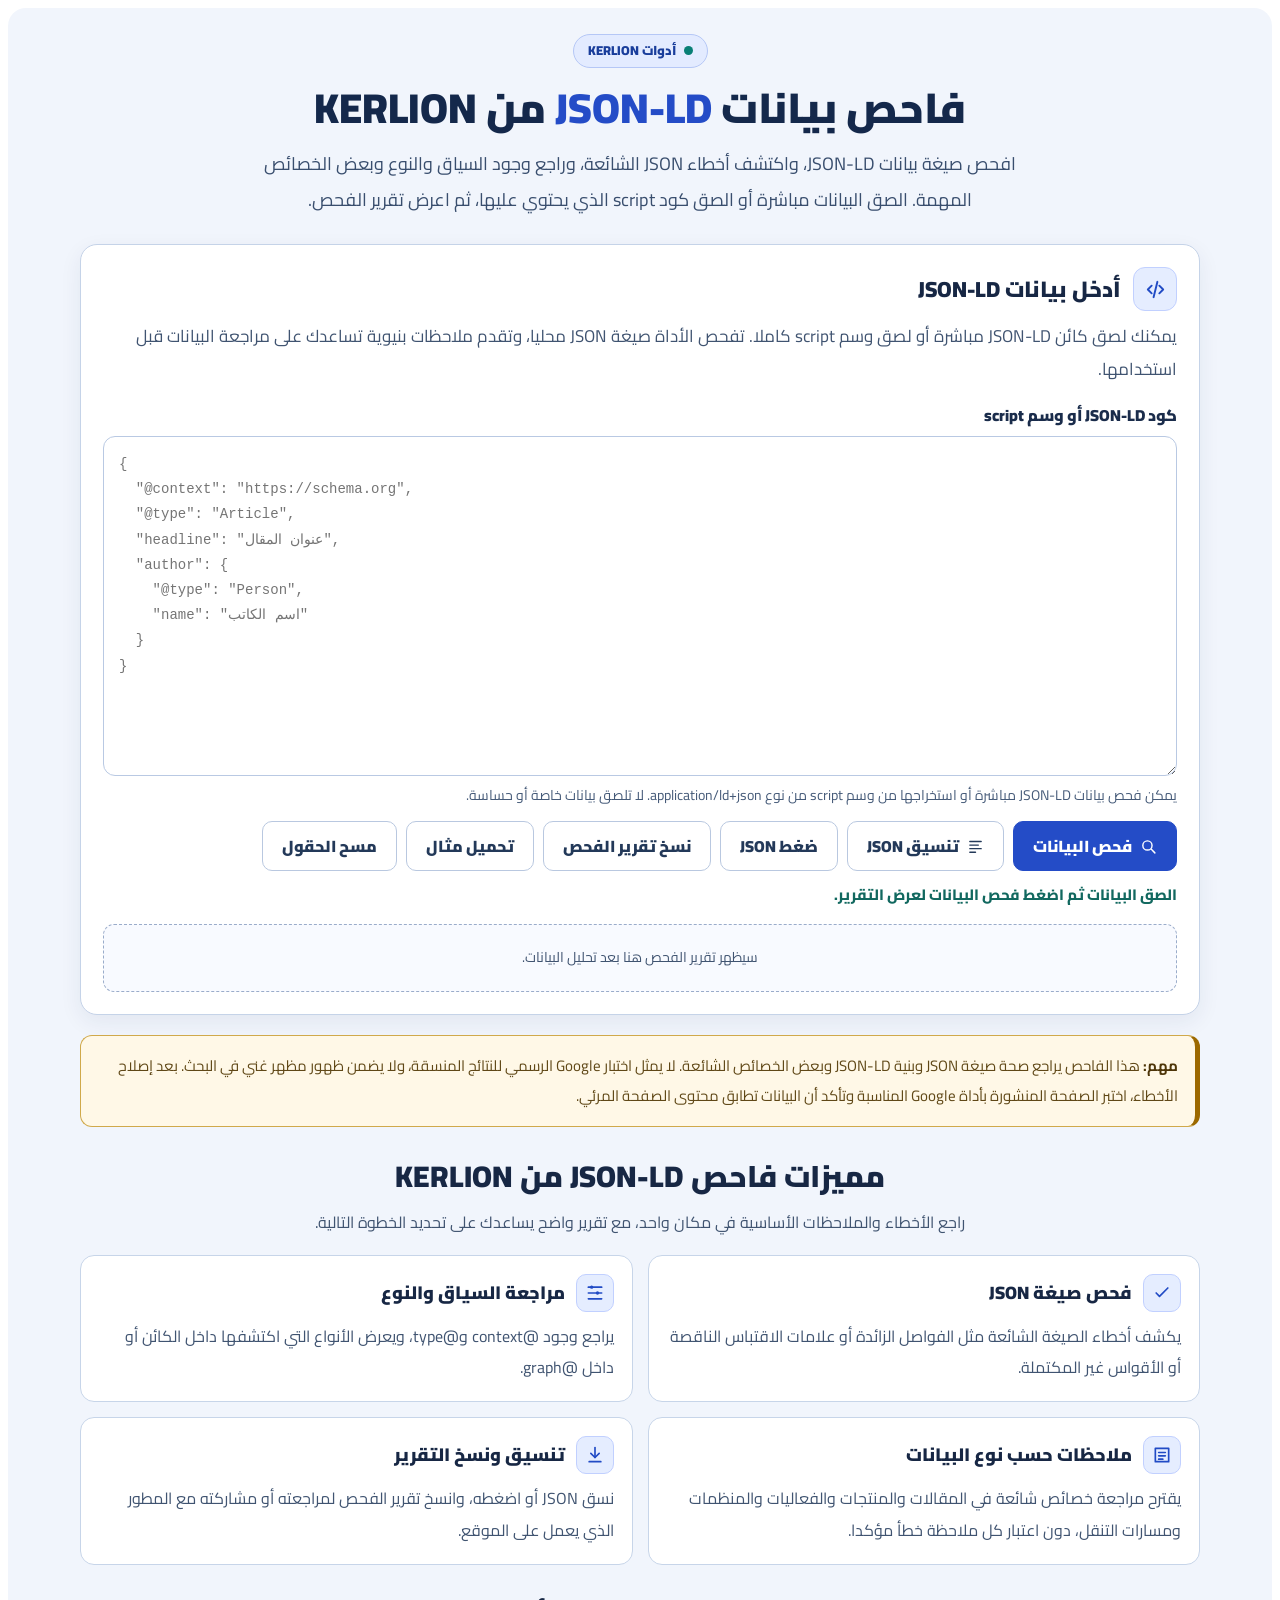
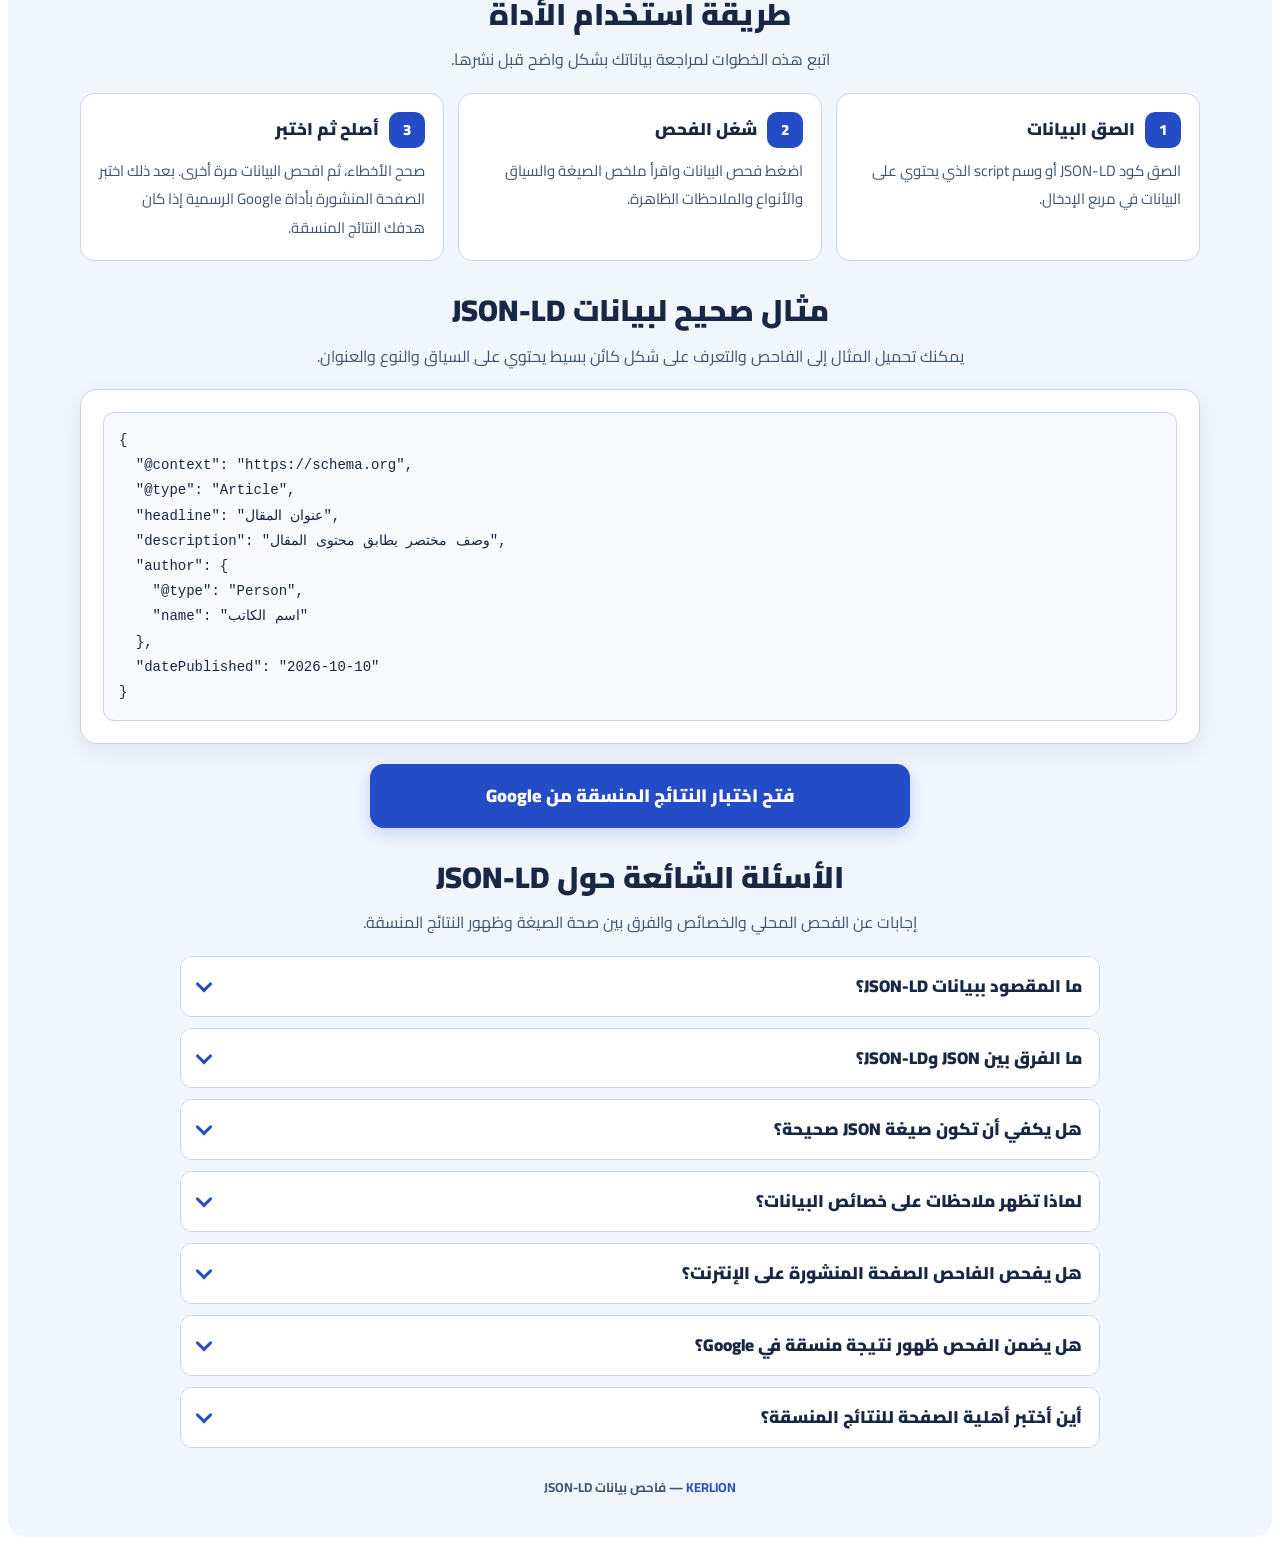
==== tools/json-ld-data-validator/index.html @ 559897d3 "Add JSON-LD Data Validator source project" ====
<!doctype html>
<html lang="ar" dir="rtl">
<head>
  <meta charset="utf-8">
  <meta name="viewport" content="width=device-width, initial-scale=1">
  <meta name="description" content="فاحص بيانات JSON-LD من KERLION: أداة محلية لفحص صيغة JSON وبنية JSON-LD وتنسيق البيانات وضغطها.">
  <meta name="theme-color" content="#244cc7">
  <title>فاحص بيانات JSON-LD | KERLION</title>
  <link rel="preconnect" href="https://fonts.googleapis.com">
  <link rel="preconnect" href="https://fonts.gstatic.com" crossorigin>
  <link href="https://fonts.googleapis.com/css2?family=Cairo:wght@400;600;700;800;900&display=swap" rel="stylesheet">
  <link rel="stylesheet" href="css/style.css">
</head>
<body>
  <div id="kJsonLdChecker" class="kjc-tool" dir="rtl" lang="ar">
<div class="kjc-wrap">
    <header class="kjc-hero">
      <span class="kjc-badge"><span class="kjc-dot"></span> أدوات KERLION</span>
      <h1 class="kjc-title">فاحص بيانات <span>JSON-LD</span> من KERLION</h1>
      <p class="kjc-intro">افحص صيغة بيانات JSON-LD، واكتشف أخطاء JSON الشائعة، وراجع وجود السياق والنوع وبعض الخصائص المهمة. الصق البيانات مباشرة أو الصق كود script الذي يحتوي عليها، ثم اعرض تقرير الفحص.</p>
    </header>

    <section class="kjc-panel" aria-labelledby="kjcInputTitle">
      <div class="kjc-panel-head">
        <span class="kjc-icon" aria-hidden="true">
          <svg viewBox="0 0 24 24"><path d="m8 8-4 4 4 4"/><path d="m16 8 4 4-4 4"/><path d="m14 4-4 16"/></svg>
        </span>
        <h2 class="kjc-panel-title" id="kjcInputTitle">أدخل بيانات JSON-LD</h2>
      </div>
      <p class="kjc-panel-desc">يمكنك لصق كائن JSON-LD مباشرة أو لصق وسم script كاملا. تفحص الأداة صيغة JSON محليا، وتقدم ملاحظات بنيوية تساعدك على مراجعة البيانات قبل استخدامها.</p>

      <label class="kjc-label" for="kjcSource">كود JSON-LD أو وسم script</label>
      <textarea class="kjc-textarea" id="kjcSource" spellcheck="false" placeholder='{
  "@context": "https://schema.org",
  "@type": "Article",
  "headline": "عنوان المقال",
  "author": {
    "@type": "Person",
    "name": "اسم الكاتب"
  }
}'></textarea>
      <span class="kjc-help">يمكن فحص بيانات JSON-LD مباشرة أو استخراجها من وسم script من نوع application/ld+json. لا تلصق بيانات خاصة أو حساسة.</span>

      <div class="kjc-buttons">
        <button class="kjc-btn kjc-btn-primary" type="button" id="kjcCheck">
          <svg viewBox="0 0 24 24"><circle cx="10.5" cy="10.5" r="6.5"/><path d="m16 16 5 5"/></svg>
          فحص البيانات
        </button>
        <button class="kjc-btn" type="button" id="kjcFormat">
          <svg viewBox="0 0 24 24"><path d="M4 5h16M4 10h12M4 15h16M4 20h8"/></svg>
          تنسيق JSON
        </button>
        <button class="kjc-btn" type="button" id="kjcMinify">ضغط JSON</button>
        <button class="kjc-btn" type="button" id="kjcCopyReport">نسخ تقرير الفحص</button>
        <button class="kjc-btn" type="button" id="kjcExample">تحميل مثال</button>
        <button class="kjc-btn" type="button" id="kjcClear">مسح الحقول</button>
      </div>
      <div class="kjc-status" id="kjcStatus" role="status" aria-live="polite">الصق البيانات ثم اضغط فحص البيانات لعرض التقرير.</div>
      <div class="kjc-results" id="kjcResults" aria-live="polite">
        <div class="kjc-empty">سيظهر تقرير الفحص هنا بعد تحليل البيانات.</div>
      </div>
    </section>

    <aside class="kjc-note">
      <strong>مهم:</strong> هذا الفاحص يراجع صحة صيغة JSON وبنية JSON-LD وبعض الخصائص الشائعة. لا يمثل اختبار Google الرسمي للنتائج المنسقة، ولا يضمن ظهور مظهر غني في البحث. بعد إصلاح الأخطاء، اختبر الصفحة المنشورة بأداة Google المناسبة وتأكد أن البيانات تطابق محتوى الصفحة المرئي.
    </aside>

    <section class="kjc-section" aria-labelledby="kjcFeaturesTitle">
      <h2 class="kjc-section-title" id="kjcFeaturesTitle">مميزات فاحص JSON-LD من KERLION</h2>
      <p class="kjc-section-desc">راجع الأخطاء والملاحظات الأساسية في مكان واحد، مع تقرير واضح يساعدك على تحديد الخطوة التالية.</p>
      <div class="kjc-info-grid">
        <article class="kjc-info-card">
          <div class="kjc-info-head">
            <span class="kjc-small-icon" aria-hidden="true"><svg viewBox="0 0 24 24"><path d="m5 12 4 4L19 6"/></svg></span>
            <h3>فحص صيغة JSON</h3>
          </div>
          <p>يكشف أخطاء الصيغة الشائعة مثل الفواصل الزائدة أو علامات الاقتباس الناقصة أو الأقواس غير المكتملة.</p>
        </article>
        <article class="kjc-info-card">
          <div class="kjc-info-head">
            <span class="kjc-small-icon" aria-hidden="true"><svg viewBox="0 0 24 24"><path d="M4 5h16M4 12h16M4 19h16"/><circle cx="8" cy="5" r="1"/><circle cx="15" cy="12" r="1"/></svg></span>
            <h3>مراجعة السياق والنوع</h3>
          </div>
          <p>يراجع وجود @context و@type، ويعرض الأنواع التي اكتشفها داخل الكائن أو داخل @graph.</p>
        </article>
        <article class="kjc-info-card">
          <div class="kjc-info-head">
            <span class="kjc-small-icon" aria-hidden="true"><svg viewBox="0 0 24 24"><path d="M4 4h16v16H4z"/><path d="M8 9h8M8 13h8M8 17h5"/></svg></span>
            <h3>ملاحظات حسب نوع البيانات</h3>
          </div>
          <p>يقترح مراجعة خصائص شائعة في المقالات والمنتجات والفعاليات والمنظمات ومسارات التنقل، دون اعتبار كل ملاحظة خطأ مؤكدا.</p>
        </article>
        <article class="kjc-info-card">
          <div class="kjc-info-head">
            <span class="kjc-small-icon" aria-hidden="true"><svg viewBox="0 0 24 24"><path d="M12 3v12"/><path d="m7 10 5 5 5-5"/><path d="M5 20h14"/></svg></span>
            <h3>تنسيق ونسخ التقرير</h3>
          </div>
          <p>نسق JSON أو اضغطه، وانسخ تقرير الفحص لمراجعته أو مشاركته مع المطور الذي يعمل على الموقع.</p>
        </article>
      </div>
    </section>

    <section class="kjc-section" aria-labelledby="kjcStepsTitle">
      <h2 class="kjc-section-title" id="kjcStepsTitle">طريقة استخدام الأداة</h2>
      <p class="kjc-section-desc">اتبع هذه الخطوات لمراجعة بياناتك بشكل واضح قبل نشرها.</p>
      <div class="kjc-steps">
        <article class="kjc-step">
          <div class="kjc-step-head"><span class="kjc-step-num">1</span><h3>الصق البيانات</h3></div>
          <p>الصق كود JSON-LD أو وسم script الذي يحتوي على البيانات في مربع الإدخال.</p>
        </article>
        <article class="kjc-step">
          <div class="kjc-step-head"><span class="kjc-step-num">2</span><h3>شغل الفحص</h3></div>
          <p>اضغط فحص البيانات واقرأ ملخص الصيغة والسياق والأنواع والملاحظات الظاهرة.</p>
        </article>
        <article class="kjc-step">
          <div class="kjc-step-head"><span class="kjc-step-num">3</span><h3>أصلح ثم اختبر</h3></div>
          <p>صحح الأخطاء، ثم افحص البيانات مرة أخرى. بعد ذلك اختبر الصفحة المنشورة بأداة Google الرسمية إذا كان هدفك النتائج المنسقة.</p>
        </article>
      </div>
    </section>

    <section class="kjc-section" aria-labelledby="kjcExamplesTitle">
      <h2 class="kjc-section-title" id="kjcExamplesTitle">مثال صحيح لبيانات JSON-LD</h2>
      <p class="kjc-section-desc">يمكنك تحميل المثال إلى الفاحص والتعرف على شكل كائن بسيط يحتوي على السياق والنوع والعنوان.</p>
      <div class="kjc-panel">
        <pre style="margin:0!important;padding:15px!important;border:1px solid #c7d5e9!important;border-radius:11px!important;background:#f7f9ff!important;color:#172744!important;direction:ltr!important;text-align:left!important;white-space:pre-wrap!important;overflow-wrap:anywhere!important;font:14px/1.8 Consolas,Monaco,'Courier New',monospace!important">{
  "@context": "https://schema.org",
  "@type": "Article",
  "headline": "عنوان المقال",
  "description": "وصف مختصر يطابق محتوى المقال",
  "author": {
    "@type": "Person",
    "name": "اسم الكاتب"
  },
  "datePublished": "2026-10-10"
}</pre>
      </div>
    </section>

    <div class="kjc-google-cta">
      <a class="kjc-btn kjc-btn-primary" href="https://search.google.com/test/rich-results" target="_blank" rel="noopener noreferrer">
        فتح اختبار النتائج المنسقة من Google
      </a>
    </div>

    <section class="kjc-section" aria-labelledby="kjcFaqTitle">
      <h2 class="kjc-section-title" id="kjcFaqTitle">الأسئلة الشائعة حول JSON-LD</h2>
      <p class="kjc-section-desc">إجابات عن الفحص المحلي والخصائص والفرق بين صحة الصيغة وظهور النتائج المنسقة.</p>
      <div class="kjc-faq">
        <details class="kjc-faq-item">
          <summary><span>ما المقصود ببيانات JSON-LD؟</span><span class="kjc-faq-arrow" aria-hidden="true"></span></summary>
          <p class="kjc-faq-answer">JSON-LD طريقة لتمثيل البيانات المنظمة بصيغة JSON وربطها بمفردات مثل Schema.org حتى تتمكن الأنظمة من فهم معلومات الصفحة بشكل أوضح.</p>
        </details>
        <details class="kjc-faq-item">
          <summary><span>ما الفرق بين JSON وJSON-LD؟</span><span class="kjc-faq-arrow" aria-hidden="true"></span></summary>
          <p class="kjc-faq-answer">JSON صيغة عامة لتبادل البيانات. أما JSON-LD فيستخدم بنية JSON مع مفاتيح مثل @context و@type لتحديد معنى البيانات وربطها بمفردات منظمة.</p>
        </details>
        <details class="kjc-faq-item">
          <summary><span>هل يكفي أن تكون صيغة JSON صحيحة؟</span><span class="kjc-faq-arrow" aria-hidden="true"></span></summary>
          <p class="kjc-faq-answer">صحة JSON خطوة أساسية لكنها لا تثبت وحدها أن البيانات مناسبة لنوع Schema.org أو مستوفية متطلبات ميزة محددة في Google. قد تحتاج إلى مراجعة الخصائص والسياسات والصفحة المنشورة.</p>
        </details>
        <details class="kjc-faq-item">
          <summary><span>لماذا تظهر ملاحظات على خصائص البيانات؟</span><span class="kjc-faq-arrow" aria-hidden="true"></span></summary>
          <p class="kjc-faq-answer">تقدم الأداة اقتراحات أولية حول خصائص شائعة حسب النوع المكتشف. ليست كل خاصية مقترحة إلزامية في كل حالة، لذلك راجع نوع البيانات والغرض منها قبل تعديلها.</p>
        </details>
        <details class="kjc-faq-item">
          <summary><span>هل يفحص الفاحص الصفحة المنشورة على الإنترنت؟</span><span class="kjc-faq-arrow" aria-hidden="true"></span></summary>
          <p class="kjc-faq-answer">لا، يفحص الكود الذي تلصقه في الأداة. لا يزور عنوان الصفحة ولا يفحص نسخة الكود الموجودة فعليا في الموقع أو البيانات المخزنة مؤقتا لدى Google.</p>
        </details>
        <details class="kjc-faq-item">
          <summary><span>هل يضمن الفحص ظهور نتيجة منسقة في Google؟</span><span class="kjc-faq-arrow" aria-hidden="true"></span></summary>
          <p class="kjc-faq-answer">لا. ظهور النتائج المنسقة يعتمد على نوع الميزة وأهلية الصفحة وجودة البيانات وسياسات Google، وحتى البيانات الصحيحة قد لا تظهر بشكل غني في نتائج البحث.</p>
        </details>
        <details class="kjc-faq-item">
          <summary><span>أين أختبر أهلية الصفحة للنتائج المنسقة؟</span><span class="kjc-faq-arrow" aria-hidden="true"></span></summary>
          <p class="kjc-faq-answer">بعد فحص الصيغة، اختبر عنوان الصفحة المنشورة أو الكود باستخدام اختبار النتائج المنسقة من Google، ثم راجع تقرير الفهرسة والتحسينات المتاح في Search Console عند انطباقه.</p>
        </details>
      </div>

    </section>

    <footer class="kjc-footer"><strong style="color:#244cc7!important">KERLION</strong> — فاحص بيانات JSON-LD</footer>
  </div>
  </div>
  <script src="js/app.js" defer></script>
</body>
</html>
---- tools/json-ld-data-validator/css/style.css ----
#kJsonLdChecker,
#kJsonLdChecker *,
#kJsonLdChecker *::before,
#kJsonLdChecker *::after { box-sizing: border-box !important; }

#kJsonLdChecker {
  --kjc-bg: #f1f5fc;
  --kjc-card: #ffffff;
  --kjc-text: #172744;
  --kjc-muted: #405471;
  --kjc-border: #c5d3e8;
  --kjc-primary: #244cc7;
  --kjc-primary-dark: #17399d;
  width: 100% !important;
  max-width: 100% !important;
  margin: 0 auto !important;
  padding: 26px 14px 38px !important;
  direction: rtl !important;
  text-align: right !important;
  color: var(--kjc-text) !important;
  background: var(--kjc-bg) !important;
  font-family: "Cairo", Tahoma, Arial, sans-serif !important;
  font-size: 16px !important;
  line-height: 1.85 !important;
  border-radius: 18px !important;
  isolation: isolate !important;
  overflow-wrap: anywhere !important;
}
#kJsonLdChecker h1,
#kJsonLdChecker h2,
#kJsonLdChecker h3 {
  all: unset !important;
  display: block !important;
  box-sizing: border-box !important;
  margin: 0 !important;
  padding: 0 !important;
  border: 0 !important;
  border-radius: 0 !important;
  background: transparent !important;
  background-image: none !important;
  box-shadow: none !important;
  color: var(--kjc-text) !important;
  font-family: "Cairo", Tahoma, Arial, sans-serif !important;
  font-style: normal !important;
  font-weight: 900 !important;
  letter-spacing: normal !important;
  line-height: 1.5 !important;
  text-align: right !important;
  text-decoration: none !important;
  text-shadow: none !important;
  text-transform: none !important;
}
#kJsonLdChecker p { margin: 0 0 12px !important; color: var(--kjc-muted) !important; }
#kJsonLdChecker button,
#kJsonLdChecker input,
#kJsonLdChecker textarea,
#kJsonLdChecker select { font-family: "Cairo", Tahoma, Arial, sans-serif !important; }
#kJsonLdChecker button { text-transform: none !important; letter-spacing: normal !important; }
#kJsonLdChecker .kjc-wrap { width: 100% !important; max-width: 1120px !important; margin: 0 auto !important; }
#kJsonLdChecker .kjc-hero { max-width: 860px !important; margin: 0 auto 26px !important; text-align: center !important; }
#kJsonLdChecker .kjc-badge {
  display: inline-flex !important; align-items: center !important; gap: 8px !important;
  padding: 6px 14px !important; margin: 0 0 12px !important; border: 1px solid #b5c7f6 !important;
  border-radius: 999px !important; background: #e3ebff !important; color: #193d9b !important;
  font-size: 13px !important; line-height: 1.5 !important; font-weight: 900 !important;
}
#kJsonLdChecker .kjc-dot { display: inline-block !important; width: 9px !important; height: 9px !important; flex: 0 0 9px !important; background: #087f75 !important; border-radius: 50% !important; }
#kJsonLdChecker .kjc-title {
  margin: 0 0 10px !important; font-size: clamp(28px, 4.5vw, 42px) !important;
  font-weight: 900 !important; line-height: 1.35 !important; text-align: center !important; color: #14284b !important;
}
#kJsonLdChecker .kjc-title span { color: var(--kjc-primary) !important; }
#kJsonLdChecker .kjc-intro { max-width: 800px !important; margin: 0 auto !important; color: #394e6e !important; font-size: 17px !important; line-height: 2 !important; text-align: center !important; }
#kJsonLdChecker .kjc-panel {
  min-width: 0 !important; margin: 0 0 20px !important; padding: 22px !important;
  border: 1px solid var(--kjc-border) !important; border-radius: 17px !important;
  background: var(--kjc-card) !important; box-shadow: 0 7px 22px rgba(25,48,89,.07) !important;
}
#kJsonLdChecker .kjc-panel-head {
  display: flex !important; flex-direction: row !important; flex-wrap: nowrap !important;
  align-items: center !important; justify-content: flex-start !important; gap: 12px !important;
  width: 100% !important; margin: 0 0 9px !important;
}
#kJsonLdChecker .kjc-icon {
  display: inline-flex !important; align-items: center !important; justify-content: center !important;
  flex: 0 0 44px !important; width: 44px !important; height: 44px !important; margin: 0 !important;
  border-radius: 12px !important; background: #e5edff !important; color: #214bc5 !important; border: 1px solid #c1d0ff !important;
}
#kJsonLdChecker .kjc-icon svg { display: block !important; width: 23px !important; height: 23px !important; fill: none !important; stroke: currentColor !important; stroke-width: 2 !important; stroke-linecap: round !important; stroke-linejoin: round !important; }
#kJsonLdChecker .kjc-panel-title { flex: 1 1 auto !important; min-width: 0 !important; font-size: 22px !important; line-height: 1.5 !important; font-weight: 900 !important; }
#kJsonLdChecker .kjc-panel-desc { margin: 0 0 17px !important; color: #405471 !important; font-size: 15px !important; line-height: 1.9 !important; }
#kJsonLdChecker .kjc-label { display: block !important; margin: 0 0 7px !important; padding: 0 !important; color: #1a2c4b !important; font-size: 15px !important; line-height: 1.6 !important; font-weight: 900 !important; }
#kJsonLdChecker .kjc-textarea {
  display: block !important; width: 100% !important; max-width: 100% !important; min-width: 0 !important;
  min-height: 340px !important; height: 340px !important; margin: 0 !important; padding: 15px !important;
  border: 1px solid #b9c9e3 !important; border-radius: 12px !important; outline: none !important;
  background: #ffffff !important; color: #172744 !important; box-shadow: none !important;
  font: 14px/1.8 Consolas, Monaco, "Courier New", monospace !important;
  direction: ltr !important; text-align: left !important; unicode-bidi: plaintext !important;
  resize: vertical !important; white-space: pre !important; overflow: auto !important; tab-size: 2 !important;
}
#kJsonLdChecker .kjc-textarea:focus { border-color: #244cc7 !important; box-shadow: 0 0 0 3px rgba(36,76,199,.16) !important; }
#kJsonLdChecker .kjc-help { display: block !important; margin: 7px 0 0 !important; color: #465b79 !important; font-size: 12px !important; line-height: 1.8 !important; }
#kJsonLdChecker .kjc-buttons { display: flex !important; flex-wrap: wrap !important; gap: 9px !important; margin-top: 13px !important; }
#kJsonLdChecker .kjc-btn {
  appearance: none !important; display: inline-flex !important; align-items: center !important; justify-content: center !important; gap: 8px !important;
  min-height: 45px !important; margin: 0 !important; padding: 10px 16px !important;
  border: 1px solid #b9c8e0 !important; border-radius: 10px !important; background: #ffffff !important;
  color: #233959 !important; font-size: 14px !important; line-height: 1.5 !important; font-weight: 900 !important;
  cursor: pointer !important; box-shadow: none !important; transition: background .15s ease, transform .15s ease !important;
}
#kJsonLdChecker .kjc-btn svg { width: 17px !important; height: 17px !important; flex: 0 0 17px !important; fill: none !important; stroke: currentColor !important; stroke-width: 2 !important; stroke-linecap: round !important; stroke-linejoin: round !important; }
#kJsonLdChecker .kjc-btn-primary { color: #ffffff !important; background: #244cc7 !important; border-color: #244cc7 !important; }
#kJsonLdChecker .kjc-btn-primary:hover { background: #17399d !important; }
#kJsonLdChecker .kjc-btn:hover { transform: translateY(-1px) !important; }
#kJsonLdChecker .kjc-status { min-height: 26px !important; margin: 10px 0 0 !important; color: #11685f !important; font-size: 13px !important; line-height: 1.8 !important; font-weight: 800 !important; }
#kJsonLdChecker .kjc-results { margin-top: 16px !important; }
#kJsonLdChecker .kjc-summary { display: grid !important; grid-template-columns: repeat(3, minmax(0, 1fr)) !important; gap: 10px !important; margin-bottom: 14px !important; }
#kJsonLdChecker .kjc-summary-card { min-width: 0 !important; padding: 12px !important; border: 1px solid #c7d5e9 !important; border-radius: 11px !important; background: #f6f8fd !important; text-align: center !important; }
#kJsonLdChecker .kjc-summary-label { display: block !important; color: #405471 !important; font-size: 12px !important; line-height: 1.6 !important; font-weight: 800 !important; }
#kJsonLdChecker .kjc-summary-value { display: block !important; color: #17399d !important; font-size: 24px !important; line-height: 1.5 !important; font-weight: 900 !important; direction: ltr !important; }
#kJsonLdChecker .kjc-section-label { margin: 18px 0 9px !important; color: #1a2c4b !important; font-size: 18px !important; font-weight: 900 !important; }
#kJsonLdChecker .kjc-check-list { display: grid !important; gap: 9px !important; }
#kJsonLdChecker .kjc-check-item { display: grid !important; grid-template-columns: 30px minmax(0,1fr) !important; gap: 10px !important; align-items: start !important; min-width: 0 !important; padding: 12px !important; border: 1px solid #c7d5e9 !important; border-radius: 11px !important; background: #ffffff !important; }
/* Icons are drawn with CSS so Blogger cannot replace check and warning symbols. */
#kJsonLdChecker .kjc-check-icon {
  position: relative !important; display: inline-flex !important; align-items: center !important; justify-content: center !important;
  width: 27px !important; height: 27px !important; flex: 0 0 27px !important; border-radius: 8px !important;
  font-size: 0 !important; line-height: 1 !important; overflow: hidden !important;
}
#kJsonLdChecker .kjc-check-icon.good { background: #d9f4e8 !important; border: 1px solid #91d8bd !important; }
#kJsonLdChecker .kjc-check-icon.good::before { content: "" !important; display: block !important; width: 7px !important; height: 12px !important; margin-top: -3px !important; border-right: 3px solid #075e45 !important; border-bottom: 3px solid #075e45 !important; transform: rotate(45deg) !important; }
#kJsonLdChecker .kjc-check-icon.warn { background: #fff0c9 !important; border: 1px solid #e4c56b !important; }
#kJsonLdChecker .kjc-check-icon.warn::before { content: "" !important; display: block !important; width: 3px !important; height: 9px !important; position: absolute !important; top: 5px !important; left: 11px !important; border-radius: 2px !important; background: #754b00 !important; }
#kJsonLdChecker .kjc-check-icon.warn::after { content: "" !important; display: block !important; width: 3px !important; height: 3px !important; position: absolute !important; left: 11px !important; bottom: 4px !important; border-radius: 50% !important; background: #754b00 !important; }
#kJsonLdChecker .kjc-check-icon.error { background: #ffe2e2 !important; border: 1px solid #e7aaaa !important; }
#kJsonLdChecker .kjc-check-icon.error::before,
#kJsonLdChecker .kjc-check-icon.error::after { content: "" !important; display: block !important; position: absolute !important; width: 15px !important; height: 3px !important; border-radius: 2px !important; background: #8b1e1e !important; left: 5px !important; top: 11px !important; }
#kJsonLdChecker .kjc-check-icon.error::before { transform: rotate(45deg) !important; }
#kJsonLdChecker .kjc-check-icon.error::after { transform: rotate(-45deg) !important; }
#kJsonLdChecker .kjc-check-title { display: block !important; margin: 0 0 3px !important; color: #172744 !important; font-size: 14px !important; line-height: 1.7 !important; font-weight: 900 !important; }
#kJsonLdChecker .kjc-check-detail { display: block !important; margin: 0 !important; color: #405471 !important; font-size: 13px !important; line-height: 1.85 !important; overflow-wrap: anywhere !important; }
#kJsonLdChecker .kjc-node-card { margin-top: 10px !important; padding: 13px !important; border: 1px solid #c7d5e9 !important; border-radius: 11px !important; background: #f8faff !important; }
#kJsonLdChecker .kjc-node-head { display: flex !important; align-items: center !important; flex-wrap: wrap !important; gap: 8px !important; margin: 0 0 8px !important; }
#kJsonLdChecker .kjc-type-badge { display: inline-flex !important; padding: 4px 9px !important; background: #e3ebff !important; color: #183d9b !important; border: 1px solid #c1d0ff !important; border-radius: 7px !important; direction: ltr !important; font: 800 12px/1.6 Consolas, Monaco, monospace !important; }
#kJsonLdChecker .kjc-node-card p { margin: 0 !important; font-size: 13px !important; line-height: 1.85 !important; color: #405471 !important; }
#kJsonLdChecker .kjc-empty { padding: 20px !important; border: 1px dashed #9aacca !important; border-radius: 11px !important; background: #f8faff !important; color: #405471 !important; text-align: center !important; font-size: 14px !important; }
#kJsonLdChecker .kjc-note { margin: 0 0 20px !important; padding: 15px 17px !important; border: 1px solid #d0a94b !important; border-right: 5px solid #9c6900 !important; border-radius: 12px !important; background: #fff8e7 !important; color: #604817 !important; font-size: 14px !important; line-height: 2 !important; }
#kJsonLdChecker .kjc-note strong { color: #4d3508 !important; }
#kJsonLdChecker .kjc-section { margin-top: 28px !important; }
#kJsonLdChecker .kjc-section-title { margin: 0 0 8px !important; font-size: clamp(23px, 3vw, 30px) !important; line-height: 1.45 !important; text-align: center !important; }
#kJsonLdChecker .kjc-section-desc { max-width: 820px !important; margin: 0 auto 18px !important; text-align: center !important; font-size: 15px !important; line-height: 1.9 !important; color: #405471 !important; }
#kJsonLdChecker .kjc-info-grid { display: grid !important; grid-template-columns: repeat(2, minmax(0, 1fr)) !important; gap: 15px !important; }
#kJsonLdChecker .kjc-info-card { min-width: 0 !important; padding: 18px !important; border: 1px solid #c7d5e9 !important; border-radius: 14px !important; background: #ffffff !important; }
#kJsonLdChecker .kjc-info-head { display: flex !important; align-items: center !important; gap: 11px !important; margin: 0 0 9px !important; }
#kJsonLdChecker .kjc-info-head h3 { flex: 1 1 auto !important; min-width: 0 !important; font-size: 18px !important; line-height: 1.55 !important; }
#kJsonLdChecker .kjc-info-card p { margin: 0 !important; color: #405471 !important; font-size: 15px !important; line-height: 1.95 !important; }
#kJsonLdChecker .kjc-small-icon { display: inline-flex !important; align-items: center !important; justify-content: center !important; flex: 0 0 38px !important; width: 38px !important; height: 38px !important; margin: 0 !important; border-radius: 10px !important; background: #e5edff !important; border: 1px solid #c1d0ff !important; color: #214bc5 !important; }
#kJsonLdChecker .kjc-small-icon svg { width: 20px !important; height: 20px !important; display: block !important; fill: none !important; stroke: currentColor !important; stroke-width: 2 !important; stroke-linecap: round !important; stroke-linejoin: round !important; }
#kJsonLdChecker .kjc-steps { display: grid !important; grid-template-columns: repeat(3, minmax(0, 1fr)) !important; gap: 14px !important; }
#kJsonLdChecker .kjc-step { min-width: 0 !important; padding: 18px !important; border: 1px solid #c7d5e9 !important; border-radius: 14px !important; background: #ffffff !important; }
#kJsonLdChecker .kjc-step-head { display: flex !important; align-items: center !important; gap: 10px !important; margin: 0 0 9px !important; }
#kJsonLdChecker .kjc-step-num { display: inline-flex !important; align-items: center !important; justify-content: center !important; flex: 0 0 36px !important; width: 36px !important; height: 36px !important; margin: 0 !important; border-radius: 10px !important; background: #244cc7 !important; color: #ffffff !important; font-size: 15px !important; line-height: 1 !important; font-weight: 900 !important; }
#kJsonLdChecker .kjc-step h3 { flex: 1 1 auto !important; min-width: 0 !important; font-size: 17px !important; line-height: 1.5 !important; }
#kJsonLdChecker .kjc-step p { margin: 0 !important; font-size: 14px !important; line-height: 1.9 !important; color: #405471 !important; }
#kJsonLdChecker .kjc-faq { display: grid !important; gap: 11px !important; max-width: 920px !important; margin: 0 auto !important; }
#kJsonLdChecker .kjc-faq-item { margin: 0 !important; padding: 0 !important; border: 1px solid #c7d5e9 !important; border-radius: 12px !important; background: #ffffff !important; overflow: hidden !important; }
#kJsonLdChecker .kjc-faq-item::before,
#kJsonLdChecker .kjc-faq-item::after,
#kJsonLdChecker .kjc-faq-item summary::before,
#kJsonLdChecker .kjc-faq-item summary::after { content: none !important; display: none !important; }
#kJsonLdChecker .kjc-faq-item summary {
  display: flex !important; align-items: center !important; justify-content: space-between !important; gap: 12px !important;
  margin: 0 !important; padding: 15px 17px !important; border: 0 !important; border-radius: 0 !important;
  background: #ffffff !important; box-shadow: none !important; color: #172744 !important;
  font-family: "Cairo", Tahoma, Arial, sans-serif !important; font-size: 16px !important; line-height: 1.7 !important;
  font-weight: 900 !important; cursor: pointer !important; list-style: none !important;
}
#kJsonLdChecker .kjc-faq-item summary::-webkit-details-marker { display: none !important; }
#kJsonLdChecker .kjc-faq-item summary span:first-child { flex: 1 1 auto !important; min-width: 0 !important; }
#kJsonLdChecker .kjc-faq-arrow { display: inline-block !important; flex: 0 0 12px !important; width: 12px !important; height: 12px !important; margin: 0 2px 5px 0 !important; border-right: 3px solid #244cc7 !important; border-bottom: 3px solid #244cc7 !important; transform: rotate(45deg) !important; transition: transform .18s ease !important; }
#kJsonLdChecker .kjc-faq-item[open] .kjc-faq-arrow { transform: rotate(225deg) !important; margin-bottom: -5px !important; }
#kJsonLdChecker .kjc-faq-answer { margin: 0 !important; padding: 0 17px 17px !important; color: #405471 !important; font-size: 15px !important; line-height: 2 !important; }
#kJsonLdChecker .kjc-footer { margin: 27px 0 0 !important; text-align: center !important; color: #405471 !important; font-size: 12px !important; font-weight: 700 !important; }
#kJsonLdChecker .kjc-footer strong { color: #244cc7 !important; }

@media (max-width: 900px) {
  #kJsonLdChecker .kjc-steps { grid-template-columns: repeat(2, minmax(0, 1fr)) !important; }
}
@media (max-width: 600px) {
  #kJsonLdChecker { padding: 18px 8px 27px !important; border-radius: 12px !important; font-size: 15px !important; }
  #kJsonLdChecker .kjc-panel { padding: 14px !important; border-radius: 14px !important; }
  #kJsonLdChecker .kjc-panel-title { font-size: 20px !important; }
  #kJsonLdChecker .kjc-intro { font-size: 15px !important; }
  #kJsonLdChecker .kjc-textarea { min-height: 280px !important; height: 280px !important; font-size: 13px !important; padding: 12px !important; }
  #kJsonLdChecker .kjc-buttons { display: grid !important; grid-template-columns: minmax(0, 1fr) !important; }
  #kJsonLdChecker .kjc-btn { width: 100% !important; }
  #kJsonLdChecker .kjc-info-grid,
  #kJsonLdChecker .kjc-steps { grid-template-columns: minmax(0, 1fr) !important; }
  #kJsonLdChecker .kjc-info-card,
  #kJsonLdChecker .kjc-step { padding: 15px !important; }
  #kJsonLdChecker .kjc-summary { grid-template-columns: minmax(0, 1fr) !important; }
  #kJsonLdChecker .kjc-faq-item summary { font-size: 15px !important; padding: 13px !important; }
  #kJsonLdChecker .kjc-faq-answer { font-size: 14px !important; padding: 0 13px 14px !important; }
  #kJsonLdChecker .kjc-note { font-size: 13px !important; padding: 12px !important; }
}
@media (prefers-reduced-motion: reduce) {
  #kJsonLdChecker *, #kJsonLdChecker *::before, #kJsonLdChecker *::after { transition: none !important; }
}

/* Improve text legibility and compact the discovered-type cards. */
#kJsonLdChecker .kjc-intro { font-size: 18px !important; }
#kJsonLdChecker .kjc-panel-desc { font-size: 17px !important; line-height: 1.95 !important; }
#kJsonLdChecker .kjc-label { font-size: 16px !important; }
#kJsonLdChecker .kjc-help { font-size: 14px !important; }
#kJsonLdChecker .kjc-btn { min-height: 50px !important; padding: 12px 19px !important; font-size: 16px !important; }
#kJsonLdChecker .kjc-status { font-size: 15px !important; }
#kJsonLdChecker .kjc-summary-label { font-size: 14px !important; }
#kJsonLdChecker .kjc-section-label { font-size: 20px !important; }
#kJsonLdChecker .kjc-check-item { padding: 14px !important; gap: 12px !important; }
#kJsonLdChecker .kjc-check-title { font-size: 16px !important; line-height: 1.75 !important; }
#kJsonLdChecker .kjc-check-detail { font-size: 15px !important; line-height: 1.9 !important; }
#kJsonLdChecker .kjc-node-card {
  display: flex !important; flex-direction: row !important; flex-wrap: wrap !important; align-items: center !important;
  justify-content: flex-start !important; column-gap: 14px !important; row-gap: 7px !important;
  width: fit-content !important; max-width: 100% !important; margin: 10px 0 0 auto !important;
  padding: 13px 16px !important; background: #ffffff !important;
}
#kJsonLdChecker .kjc-node-head {
  display: inline-flex !important; flex-direction: row !important; align-items: center !important;
  flex-wrap: wrap !important; gap: 9px !important; margin: 0 !important; max-width: 100% !important;
}
#kJsonLdChecker .kjc-type-badge { font-size: 14px !important; padding: 5px 10px !important; }
#kJsonLdChecker .kjc-node-card p {
  display: inline-block !important; width: auto !important; max-width: 100% !important; margin: 0 !important;
  font-size: 15px !important; line-height: 1.8 !important; overflow-wrap: anywhere !important;
}
#kJsonLdChecker .kjc-section-desc { font-size: 16px !important; }
#kJsonLdChecker .kjc-info-card p { font-size: 16px !important; }
#kJsonLdChecker .kjc-step p { font-size: 15px !important; }
#kJsonLdChecker .kjc-faq-item summary { font-size: 17px !important; }
#kJsonLdChecker .kjc-faq-answer { font-size: 16px !important; }
#kJsonLdChecker .kjc-note { font-size: 15px !important; }
#kJsonLdChecker .kjc-footer { font-size: 13px !important; }

/* Google Rich Results Test CTA. */
#kJsonLdChecker .kjc-google-cta {
  display: flex !important; align-items: center !important; justify-content: center !important;
  width: 100% !important; margin: 8px auto 26px !important; padding: 0 8px !important;
}
#kJsonLdChecker .kjc-google-cta .kjc-btn {
  display: inline-flex !important; align-items: center !important; justify-content: center !important;
  width: min(100%, 540px) !important; min-height: 62px !important; padding: 16px 26px !important;
  border-radius: 13px !important; font-size: 18px !important; line-height: 1.65 !important;
  text-align: center !important; white-space: normal !important; box-shadow: 0 6px 16px rgba(36,76,199,.2) !important;
  text-decoration: none !important;
}
@media (max-width: 600px) {
  #kJsonLdChecker .kjc-intro { font-size: 16px !important; }
  #kJsonLdChecker .kjc-panel-desc { font-size: 16px !important; }
  #kJsonLdChecker .kjc-label { font-size: 15px !important; }
  #kJsonLdChecker .kjc-help { font-size: 13px !important; }
  #kJsonLdChecker .kjc-btn { font-size: 15px !important; }
  #kJsonLdChecker .kjc-check-title { font-size: 15px !important; }
  #kJsonLdChecker .kjc-check-detail { font-size: 14px !important; }
  #kJsonLdChecker .kjc-node-card { width: fit-content !important; max-width: 100% !important; padding: 12px !important; }
  #kJsonLdChecker .kjc-node-card p { font-size: 14px !important; }
  #kJsonLdChecker .kjc-section-desc,
  #kJsonLdChecker .kjc-info-card p,
  #kJsonLdChecker .kjc-faq-answer { font-size: 15px !important; }
  #kJsonLdChecker .kjc-faq-item summary { font-size: 16px !important; }
  #kJsonLdChecker .kjc-google-cta { margin-bottom: 22px !important; }
  #kJsonLdChecker .kjc-google-cta .kjc-btn {
    width: 100% !important; min-height: 58px !important; padding: 14px 15px !important; font-size: 16px !important;
  }
}
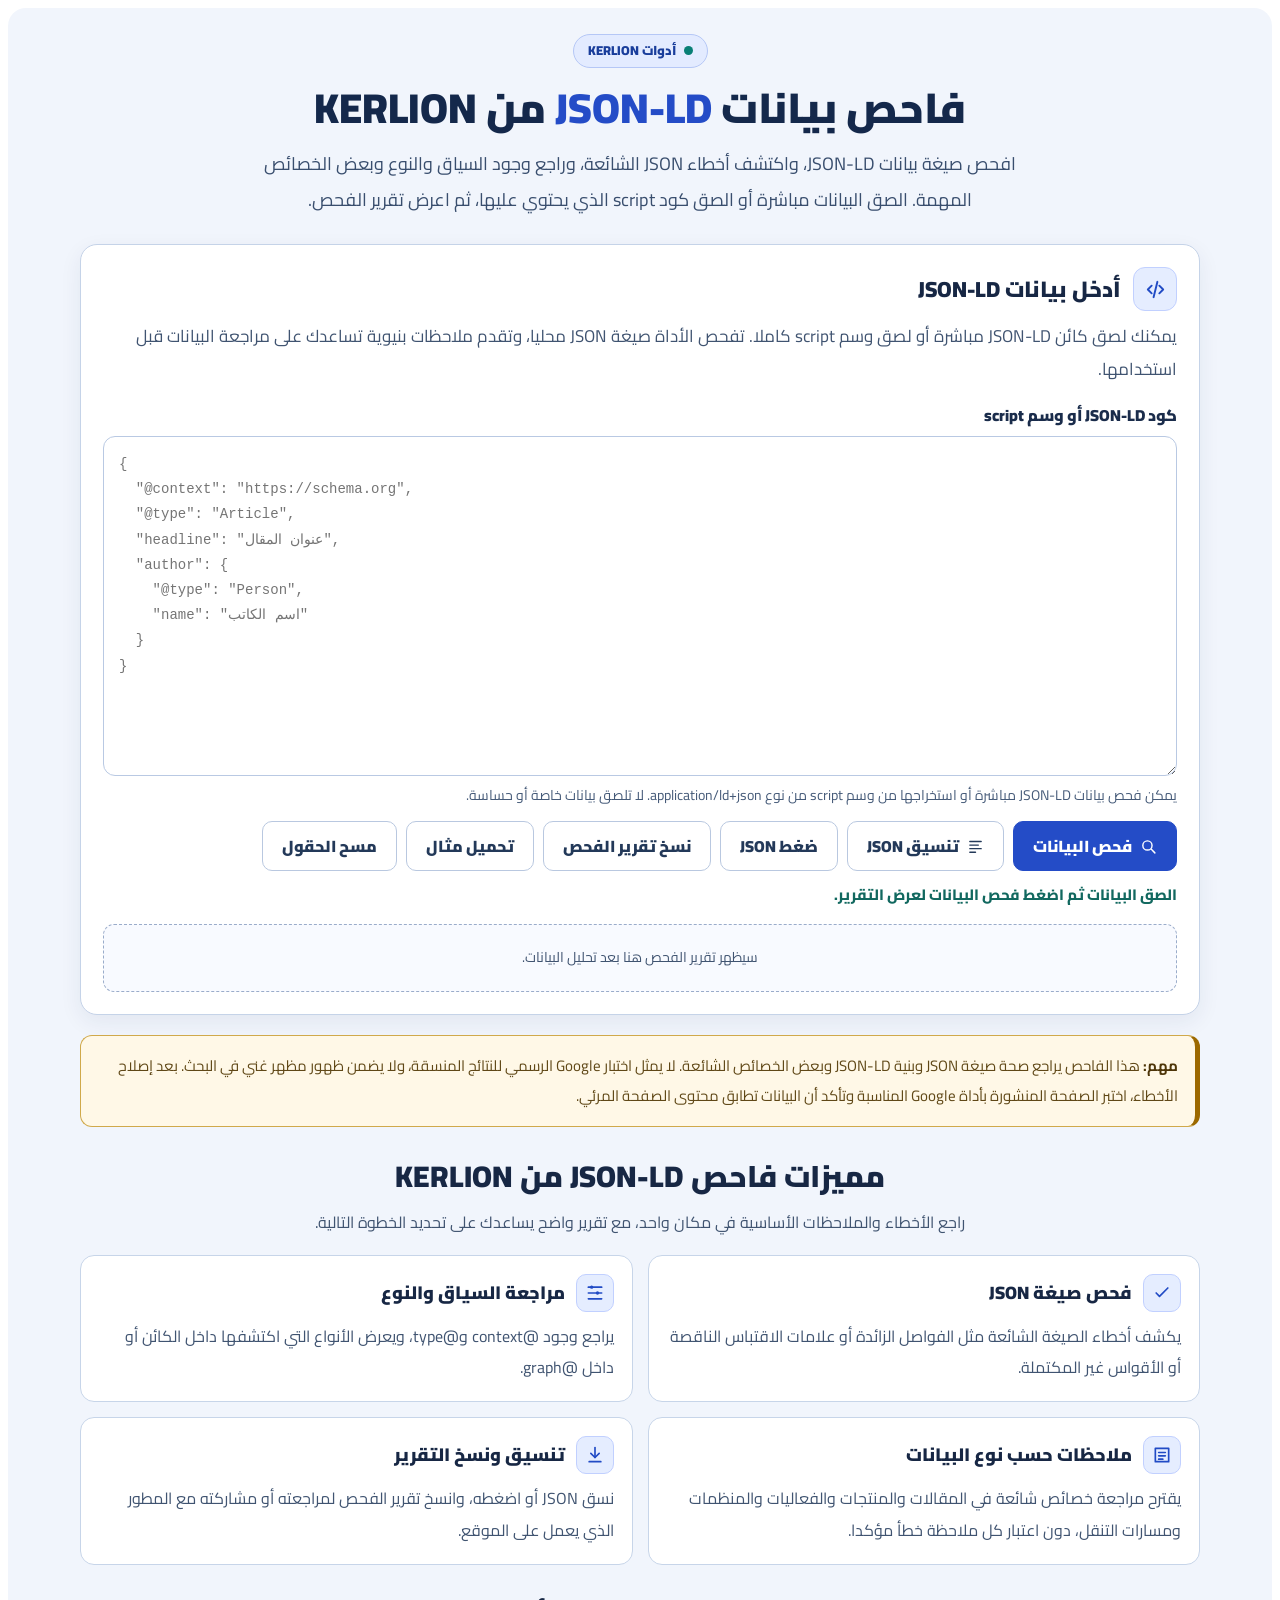
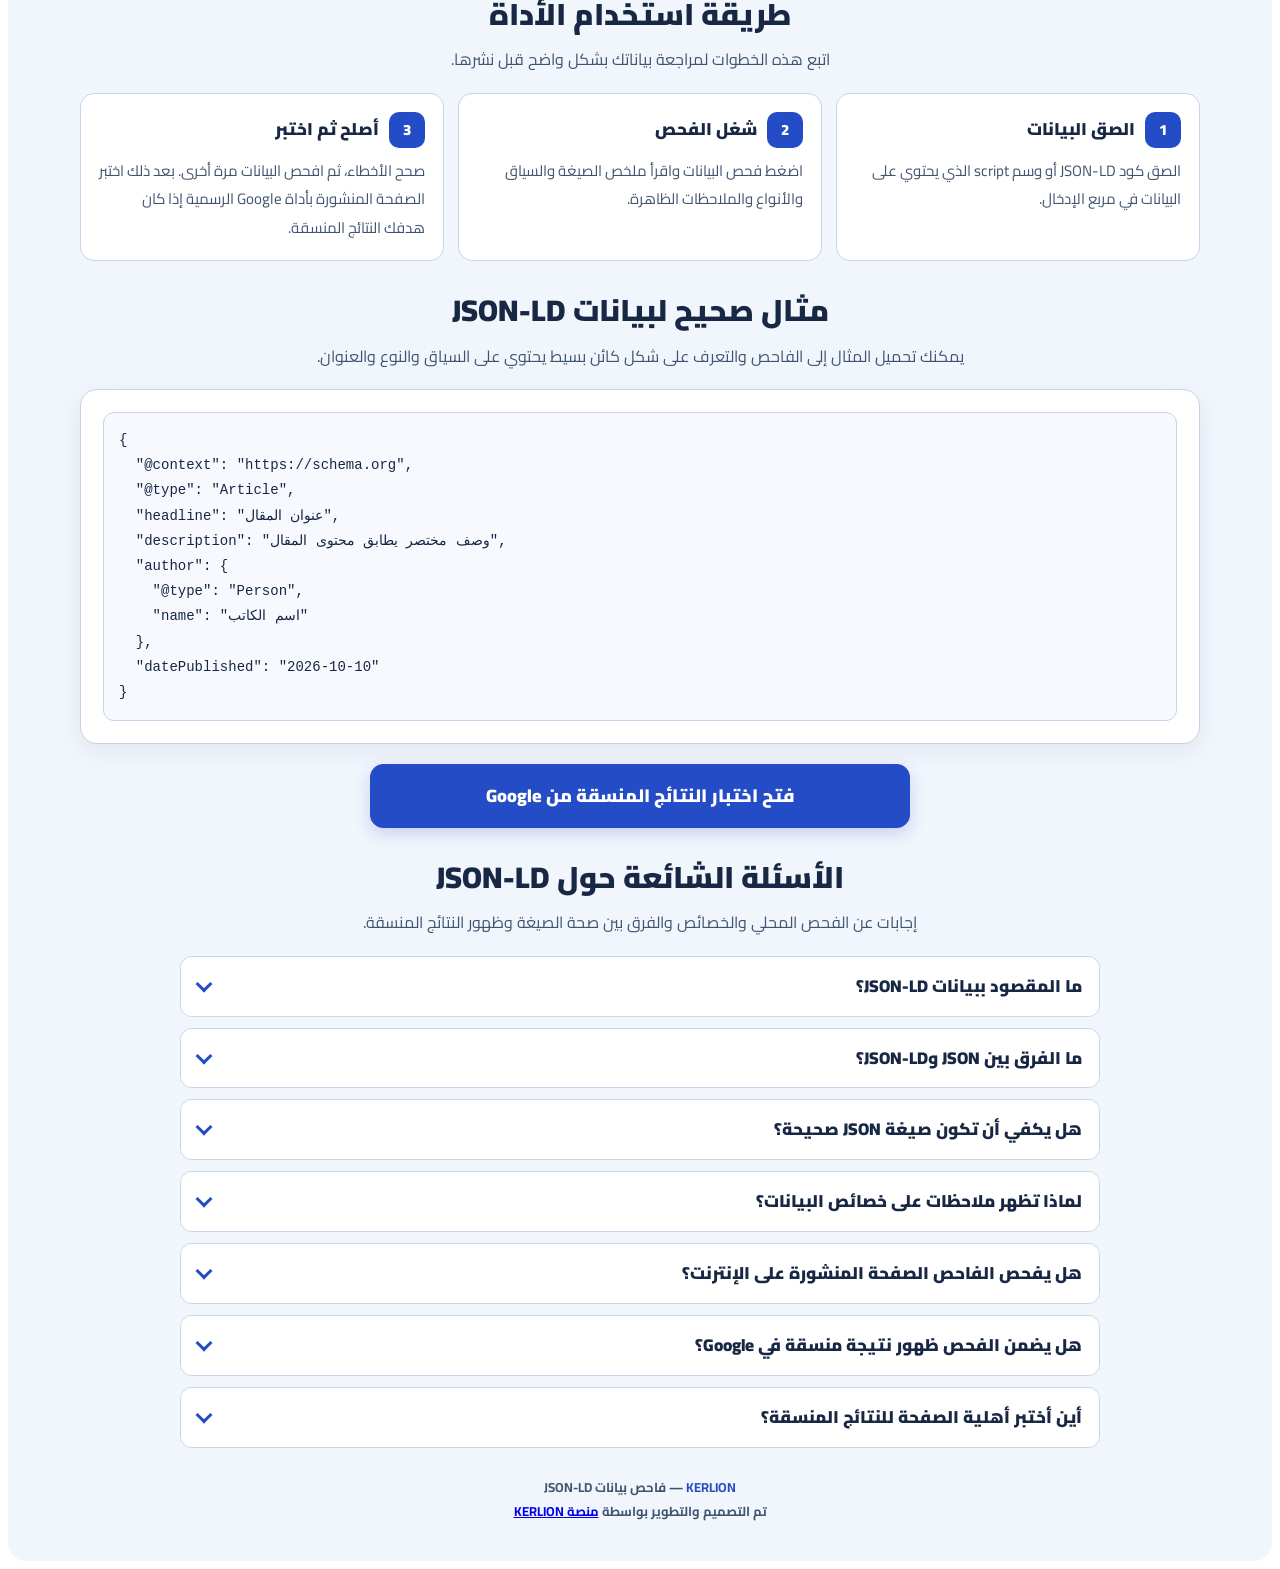
==== commit 145ef0e6: "Add clickable KERLION design and development credit" ====
--- a/tools/json-ld-data-validator/index.html
+++ b/tools/json-ld-data-validator/index.html
@@ -179,7 +179,13 @@
 
     </section>
 
-    <footer class="kjc-footer"><strong style="color:#244cc7!important">KERLION</strong> — فاحص بيانات JSON-LD</footer>
+    <footer class="kjc-footer">
+      <strong style="color:#244cc7!important">KERLION</strong> — فاحص بيانات JSON-LD
+      <div class="kjc-credit">
+        تم التصميم والتطوير بواسطة
+        <a href="https://www.kerlionvip.com" target="_blank" rel="noopener noreferrer">منصة KERLION</a>
+      </div>
+    </footer>
   </div>
   </div>
   <script src="js/app.js" defer></script>
